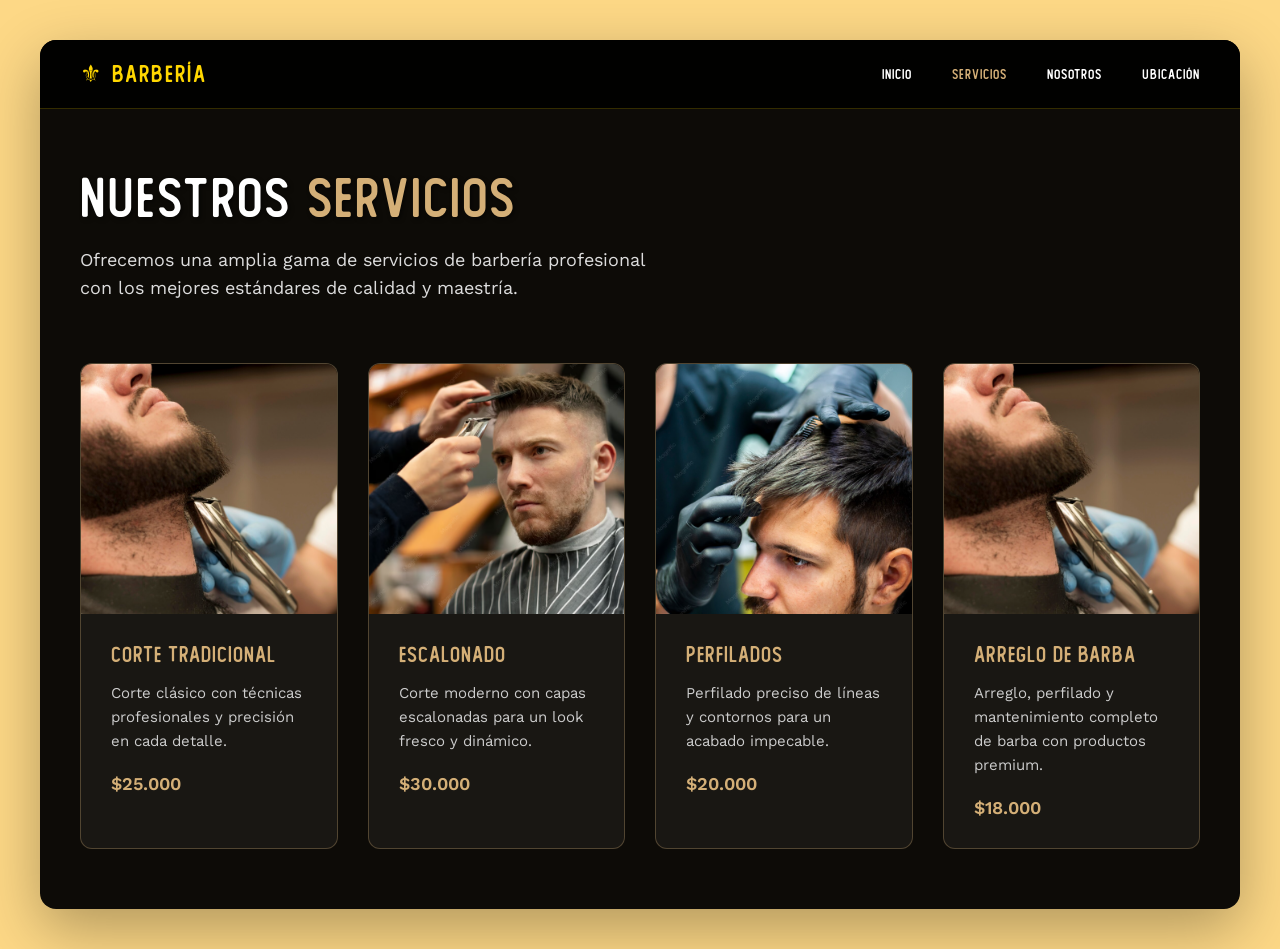
==== servicios.html @ 02db1105 "sitio web barberia" ====
<!DOCTYPE html>
<html lang="es">
<head>
    <meta charset="UTF-8">
    <meta name="viewport" content="width=device-width, initial-scale=1.0">
    <title>Servicios - Barbería Premium</title>
    <link rel="preconnect" href="https://fonts.googleapis.com">
    <link rel="preconnect" href="https://fonts.gstatic.com" crossorigin>
    <link href="https://fonts.googleapis.com/css2?family=Work+Sans:wght@300;400;500;600;700&display=swap" rel="stylesheet">
    <style>
        @font-face {
            font-family: 'The Foregen';
            src: url('assets/fonts/The_Foregen_Regular.otf') format('opentype');
            font-weight: normal;
            font-style: normal;
        }

        * {
            margin: 0;
            padding: 0;
            box-sizing: border-box;
        }

        body {
            font-family: 'Work Sans', sans-serif;
            background-color: #FDD886;
            color: #fff;
            overflow-x: hidden;
            display: flex;
            align-items: center;
            justify-content: center;
            min-height: 100vh;
            padding: 40px 20px;
        }

        .main-container {
            width: 100%;
            max-width: 1200px;
            background: rgba(0, 0, 0, 0.95);
            border-radius: 16px;
            overflow: hidden;
            box-shadow: 0 20px 60px rgba(0, 0, 0, 0.3);
        }

        header {
            position: relative;
            z-index: 100;
            background: rgba(0, 0, 0, 0.95);
            padding: 20px 40px;
            display: flex;
            justify-content: space-between;
            align-items: center;
            border-bottom: 1px solid rgba(255, 215, 0, 0.2);
        }

        .logo {
            font-size: 24px;
            font-weight: normal;
            color: #FFD700;
            font-family: 'The Foregen', sans-serif;
            letter-spacing: 2px;
        }

        nav {
            display: flex;
            gap: 40px;
            align-items: center;
        }

        nav a {
            color: #fff;
            text-decoration: none;
            font-size: 14px;
            font-weight: 500;
            transition: color 0.3s ease;
            text-transform: uppercase;
            letter-spacing: 1px;
            font-family: 'The Foregen', sans-serif;
        }

        nav a:hover,
        nav a.active {
            color: #D4AF77;
        }

        .content {
            padding: 60px 40px;
        }

        .page-title {
            font-family: 'The Foregen', sans-serif;
            font-size: 56px;
            font-weight: 400;
            line-height: 1.1;
            margin-bottom: 15px;
            letter-spacing: 2px;
            text-transform: uppercase;
            text-shadow: 2px 2px 4px rgba(0, 0, 0, 0.5);
            color: #fff;
        }

        .page-title .highlight {
            color: #D4AF77;
        }

        .page-subtitle {
            font-size: 18px;
            font-weight: 400;
            margin-bottom: 60px;
            color: #ddd;
            line-height: 1.6;
            max-width: 600px;
        }

        .services-grid {
            display: grid;
            grid-template-columns: repeat(auto-fit, minmax(250px, 1fr));
            gap: 30px;
        }

        .service-card {
            background: rgba(255, 255, 255, 0.05);
            border: 1px solid rgba(212, 175, 119, 0.3);
            border-radius: 12px;
            overflow: hidden;
            transition: all 0.3s ease;
            cursor: pointer;
        }

        .service-card:hover {
            background: rgba(255, 255, 255, 0.08);
            border-color: rgba(212, 175, 119, 0.6);
            transform: translateY(-5px);
        }

        .service-image {
            width: 100%;
            height: 250px;
            background: linear-gradient(135deg, rgba(212, 175, 119, 0.2), rgba(0, 0, 0, 0.3));
            display: flex;
            align-items: center;
            justify-content: center;
            overflow: hidden;
        }

        .service-image img {
            width: 100%;
            height: 100%;
            object-fit: cover;
        }

        .service-content {
            padding: 30px;
        }

        .service-name {
            font-family: 'The Foregen', sans-serif;
            font-size: 22px;
            margin-bottom: 15px;
            color: #D4AF77;
            font-weight: 400;
            letter-spacing: 1px;
        }

        .service-description {
            color: #ccc;
            margin-bottom: 20px;
            line-height: 1.6;
            font-size: 15px;
        }

        .service-price {
            font-size: 18px;
            color: #D4AF77;
            font-weight: 600;
        }

        @media (max-width: 768px) {
            body {
                padding: 20px 10px;
            }

            header {
                padding: 15px 20px;
                flex-direction: column;
                gap: 15px;
            }

            nav {
                gap: 15px;
                font-size: 12px;
            }

            nav a {
                font-size: 11px;
            }

            .content {
                padding: 40px 20px;
            }

            .page-title {
                font-size: 36px;
            }

            .services-grid {
                grid-template-columns: 1fr;
            }
        }

        @media (max-width: 480px) {
            body {
                padding: 15px 10px;
            }

            header {
                padding: 12px 15px;
            }

            .content {
                padding: 30px 15px;
            }

            .page-title {
                font-size: 28px;
            }

            .page-subtitle {
                font-size: 14px;
            }

            .service-card {
                border-radius: 8px;
            }
        }
    </style>
</head>
<body>
    <div class="main-container">
        <!-- HEADER -->
        <header>
            <div class="logo">⚜ BARBERÍA</div>
            <nav>
                <a href="index.html">Inicio</a>
                <a href="servicios.html" class="active">Servicios</a>
                <a href="nosotros.html">Nosotros</a>
                <a href="index.html#contacto">Ubicación</a>
            </nav>
        </header>

        <!-- CONTENIDO -->
        <section class="content">
            <h1 class="page-title">Nuestros <span class="highlight">Servicios</span></h1>
            <p class="page-subtitle">Ofrecemos una amplia gama de servicios de barbería profesional con los mejores estándares de calidad y maestría.</p>

            <div class="services-grid">
                <!-- SERVICIO 1: CORTE TRADICIONAL -->
                <div class="service-card">
                    <div class="service-image">
                        <img src="assets/img/servicio1.png" alt="Corte Tradicional">
                    </div>
                    <div class="service-content">
                        <h3 class="service-name">Corte Tradicional</h3>
                        <p class="service-description">Corte clásico con técnicas profesionales y precisión en cada detalle.</p>
                        <p class="service-price">$25.000</p>
                    </div>
                </div>

                <!-- SERVICIO 2: ESCALONADO -->
                <div class="service-card">
                    <div class="service-image">
                        <img src="assets/img/servicio2.png" alt="Corte Escalonado">
                    </div>
                    <div class="service-content">
                        <h3 class="service-name">Escalonado</h3>
                        <p class="service-description">Corte moderno con capas escalonadas para un look fresco y dinámico.</p>
                        <p class="service-price">$30.000</p>
                    </div>
                </div>

                <!-- SERVICIO 3: PERFILADOS -->
                <div class="service-card">
                    <div class="service-image">
                        <img src="assets/img/servicio3.png" alt="Perfilados">
                    </div>
                    <div class="service-content">
                        <h3 class="service-name">Perfilados</h3>
                        <p class="service-description">Perfilado preciso de líneas y contornos para un acabado impecable.</p>
                        <p class="service-price">$20.000</p>
                    </div>
                </div>

                <!-- SERVICIO 4: BARBA -->
                <div class="service-card">
                    <div class="service-image">
                        <img src="assets/img/servicio1.png" alt="Arreglo de Barba">
                    </div>
                    <div class="service-content">
                        <h3 class="service-name">Arreglo de Barba</h3>
                        <p class="service-description">Arreglo, perfilado y mantenimiento completo de barba con productos premium.</p>
                        <p class="service-price">$18.000</p>
                    </div>
                </div>
            </div>
        </section>
    </div>
</body>
</html>
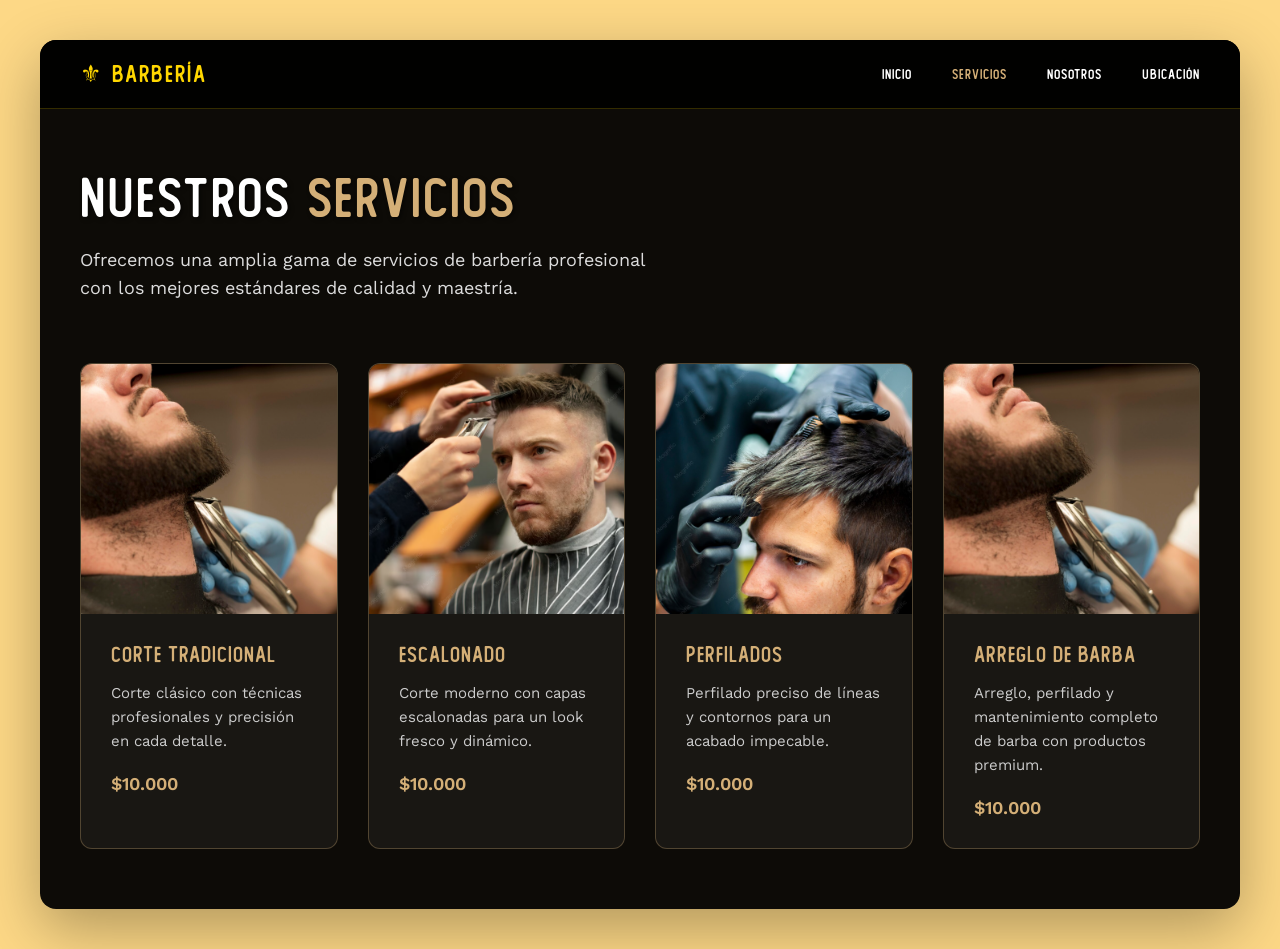
==== commit 93fc2a35: "Update servicios.html" ====
--- a/servicios.html
+++ b/servicios.html
@@ -262,7 +262,7 @@
                     <div class="service-content">
                         <h3 class="service-name">Corte Tradicional</h3>
                         <p class="service-description">Corte clásico con técnicas profesionales y precisión en cada detalle.</p>
-                        <p class="service-price">$25.000</p>
+                        <p class="service-price">$10.000</p>
                     </div>
                 </div>
 
@@ -274,7 +274,7 @@
                     <div class="service-content">
                         <h3 class="service-name">Escalonado</h3>
                         <p class="service-description">Corte moderno con capas escalonadas para un look fresco y dinámico.</p>
-                        <p class="service-price">$30.000</p>
+                        <p class="service-price">$10.000</p>
                     </div>
                 </div>
 
@@ -286,7 +286,7 @@
                     <div class="service-content">
                         <h3 class="service-name">Perfilados</h3>
                         <p class="service-description">Perfilado preciso de líneas y contornos para un acabado impecable.</p>
-                        <p class="service-price">$20.000</p>
+                        <p class="service-price">$10.000</p>
                     </div>
                 </div>
 
@@ -298,7 +298,7 @@
                     <div class="service-content">
                         <h3 class="service-name">Arreglo de Barba</h3>
                         <p class="service-description">Arreglo, perfilado y mantenimiento completo de barba con productos premium.</p>
-                        <p class="service-price">$18.000</p>
+                        <p class="service-price">$10.000</p>
                     </div>
                 </div>
             </div>
